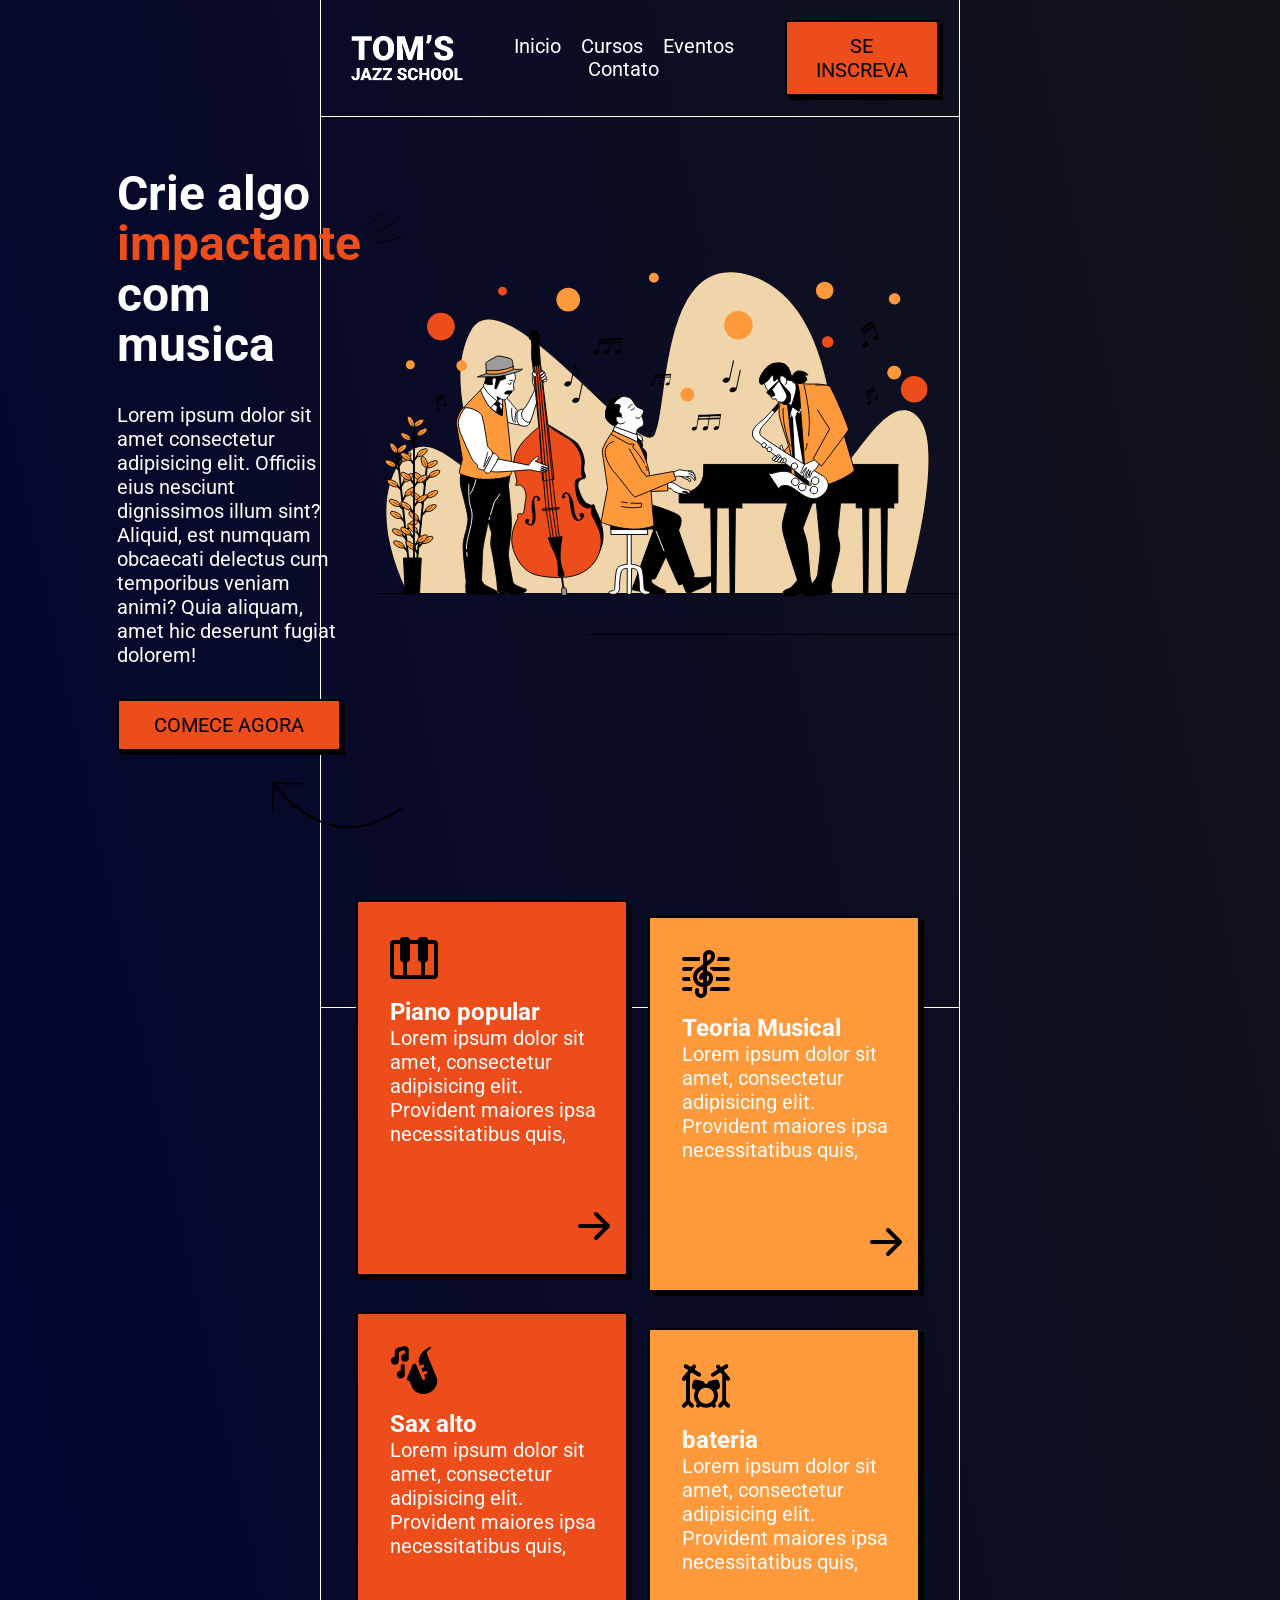
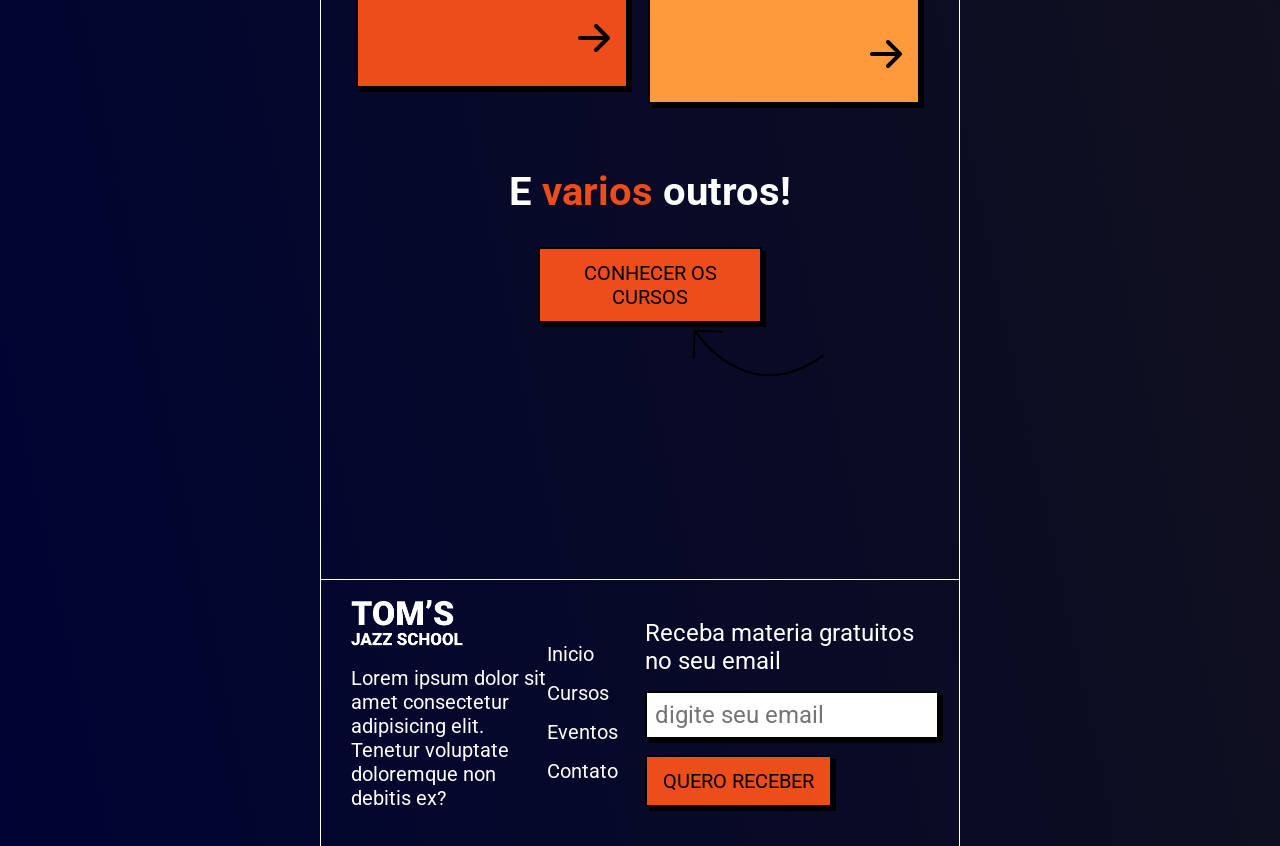
==== Ex/Buckethead/index.html @ 854888fe "update" ====
<!DOCTYPE html>
<html lang="pt-br">
<head>
    <meta charset="UTF-8">
    <meta name="viewport" content="width=device-width, initial-scale=1.0">
    <title>Tom's Jazz</title>

    <link rel="preconnect" href="https://fonts.googleapis.com">
    <link rel="preconnect" href="https://fonts.gstatic.com" crossorigin>
    <link href="https://fonts.googleapis.com/css2?family=Roboto:ital,wght@0,100;0,300;0,400;0,500;0,700;0,900;1,100;1,300;1,400;1,500;1,700;1,900&display=swap" rel="stylesheet">
    <link rel="stylesheet" href="./Styles/Styles.css">
</head>
<body>
    <header>
        <div class="container">
            <img src="Img/logoWhite.svg" alt="Logo Tom's Jazz school" class="logo">
            <nav>
                <a href="#">Inicio</a>
                <a href="#">Cursos</a>
                <a href="#">Eventos</a>
                <a href="#">Contato</a>
            </nav>
            <a href="#" class="button mt-1 mx-auto mb-1">Se Inscreva</a>
        </div>
    </header>
    <main>
        <section class="hero-section">
                <div class="container row-reverse">
                <div class="container row-reverse">
                    <img src="./Img/hero-img.svg" alt="Banda de jazz tocando SVG">
                    <div class="container">
                        <div>
                            <h1 class="mt-2">Crie algo <span class="text-primary decoration">impactante</span> com musica</h1>
                            <p class="mt-2 mb-2">
                                Lorem ipsum dolor sit amet consectetur adipisicing elit. Officiis eius nesciunt dignissimos illum sint? Aliquid, est numquam obcaecati delectus cum temporibus veniam animi? Quia aliquam, amet hic deserunt fugiat dolorem!
                            </p>
                            <a href="#" class="button">Comece agora</a>
                        </div>
                    </div>
                </div>
            </section>
        </div>
        <section class="hero-section">
            <div class="cards">
                <article class="card">
                    <img src="Img/piano.png" alt="Icone de tecla de piano">
                    <strong>Piano popular</strong>
                    <p>Lorem ipsum dolor sit amet, consectetur adipisicing elit. Provident maiores ipsa necessitatibus quis,</p>
                    <a href="#"> <img src="./Img/arrow-right.svg" alt="Seta para direita SVG ir para página do curso"></a>
                </article>
                <article class="card">
                    <img src="Img/clef.png" alt="Icone clave de sol">
                    <strong>Teoria Musical</strong>
                    <p>Lorem ipsum dolor sit amet, consectetur adipisicing elit. Provident maiores ipsa necessitatibus quis,</p>
                    <a href="#"> <img src="./Img/arrow-right.svg" alt="Seta para direita SVG ir para página do curso"></a>
                </article>
                <article class="card">
                    <img src="Img/sax.png" alt="Icone de saxofone">
                    <strong>Sax alto</strong>
                    <p>Lorem ipsum dolor sit amet, consectetur adipisicing elit. Provident maiores ipsa necessitatibus quis,</p>
                    <a href="#"> <img src="./Img/arrow-right.svg" alt="Seta para direita SVG ir para página do curso"></a>
                </article>
                <article class="card">
                    <img src="Img/drums.png" alt="Icone bateria">
                    <strong>bateria</strong>
                    <p>Lorem ipsum dolor sit amet, consectetur adipisicing elit. Provident maiores ipsa necessitatibus quis,</p>
                    <a href="#"> <img src="./Img/arrow-right.svg" alt="Seta para direita SVG ir para página do curso"></a>
                </article>
            </div>

            <h2 class="text-center">E <span class="text-primary">varios</span> outros!</h2>
            <a href="#" class="button mt-2 mx-auto">Conhecer os cursos</a>
        </section>
    </main>
    <footer>
        <div class="container">
            <div class="about-colum">
                <img src="./Img/logoWhite.svg" alt="Logo toms jazz school" class="mb-1 mt-1 logo">
                <p class="mb-1">Lorem ipsum dolor sit amet consectetur adipisicing elit. Tenetur voluptate doloremque non debitis ex?</p>
            </div>
            <nav>
                <a href="#">Inicio</a>
                <a href="#">Cursos</a>
                <a href="#">Eventos</a>
                <a href="#">Contato</a>
            </nav>
            <form class="newsletterform">
                <label for="email" class="mb-1">Receba materia gratuitos no seu email</label>
                <input type="text" name="email" id="email" placeholder="digite seu email" class="mb-1">
                <a href="#" class="button mx-auto">Quero receber</a>
            </form>
        </div>
    </footer>
</body>
</html>
---- Ex/Buckethead/Styles/Styles.css ----
* {
    margin: 0;
    padding: 0;
    box-sizing: border-box;
    font-family: 'roboto', sans-serif;
    color: white;
    size: 100vh;
}
    .logo {
    width: 7rem;
}
:root {
    --color-primary: #ED4D1B;
    --color-secundary: #ff9a3c;
    --color-black: #000000;
    --color-white: #ffffff;
    --color-texto-rodape: #000000;
}
body { 
    background: linear-gradient(78deg, #000333 0%, #131318 100%);
    padding: 0 1.2rem;
}
header,
.hero-section,
.courses-section,
footer {
    border: solid #Fff;
    border-width: 0px 1px 1px;
    padding: 1.25rem;
}
header img {
    display: block;
    margin: 1rem auto;
}
header nav {
    display: grid;
    grid-template-columns: 1fr 1fr;
    margin: 1rem auto 0;
}
nav a {
    color: var(--color-white);
    font-size: 1.24rem;
    padding: 0.5rem;
    text-decoration: none;
}
header nav a:nth-child(2n - 1) {
    text-align: right;
}
.hero-section {
    padding-right: 0;
    padding-bottom: 16rem;
}
.hero-section img {
    display: block;
    padding-bottom: 1rem;
    max-width: 100%;
}
h1 {
    font-size: 3rem;
    line-height: 105%;
}
h2 {
    font-size:  2.5rem;
}
.hero-section p {
    font-size: 1.25rem;
    padding-right: 1.25rem;
}
.courses-section {
    padding-bottom: 8rem;
}
.cards {
    display:flex;
    flex-direction: column;
    align-items: start;
    gap: 1.25rem;
    margin-top: -8rem;
    margin-bottom: 4rem;

    margin-right: 1.5rem;
}
.card {
    background-color: var(--color-primary);
    border: 2px solid black;
    box-shadow: 4px 4px 0 black;
    max-width: 17rem;
    padding: 2rem 0 0 2rem;
}
.card:nth-child(2n) {
    align-self: end;
    background-color: var(--color-secundary);
}
.card strong {
    display: block;
    font-size: 1.5rem;
    margin:  1ren 0;
}
.card a {
    display: block;
    margin: 3rem 0 0 auto;
    width: fit-content;
}



/* detalhes letras e setas----------------------------- */
.hero-section .button {
    position: relative;
}
.hero-section .button::after {
    content: '';
    background: url("../Img/arrow-curve.svg");
    position: absolute;
    top: 5rem;
    right: -4rem;
    height: 48px;
    width: 132px;
}
.decoration {
    display: block;
    position: relative;
}
.decoration::after {
    content: '';
    background: url(../Img/three-dashes.svg);
    position: absolute;
    top: -0.75rem;
    height: 36px;
    width: 40px;
}
/* classes gerais ---------------------------------------------------------------- */
.button {
    background-color: var(--color-primary);
    border: 2px solid var(--color-black);
    box-shadow:  4px 4px 0 var(--color-black);
    color: var(--color-black);
    display: block;
    font-size: 1.25rem;
    padding: .75rem 1rem;
    max-width: 14rem;
    text-align: center;
    text-decoration: none;
    text-transform: uppercase;
}
.mt.1 {
    margin-top: 1rem;
}
.mt-2 {
    margin-top: 2rem;
}
.mb-1 { 
    margin-bottom: 1rem;
}
.mb-2 {
    margin-bottom: 2rem;
}
.mx-auto { 
    margin-left: auto;
    margin-right: auto;
}
.text-primary {
    color: var(--color-primary)
}
.text-center {
    text-align: center;
}
/* -------------------------------------------------------------------------- */
footer {
    border-bottom: 0;
    padding: 1rem 1.23 4rem;
    color: black
}
footer nav a {
    display: block;
    padding-left: 0;
}
.newsletterform label {
    display: block;
    font-size: 1.5rem;
}
.newsletterform input {
    border: 2px solid var(--color-black);
    box-shadow: 4px 4px 0px var(--color-texto-rodape);
    font-size: 1.5rem;
    padding: .5rem;
    width: 100%;
}

/* responsividade ------------------------------------------ */
@media screen and (min-width: 40rem) {
    header nav {
        display: block;
        text-align: center;
    }
    /* header .button {
        display: none;
    } */
    .cards {
        flex-direction: row;
        flex-wrap: wrap;
        justify-content: center;
    }
    .card:nth-child(2n) {
        margin-top: 1rem;
    }
}
@media screen and (min-width: 48rem) {
    header div {
        display: flex;
        align-items: center;
        justify-content: space-between;
    }
    header,
    header img,
    header nav,
    header .button{
        margin: 0 auto;
    }
}
@media screen and (min-width: 72em) {
    body {
        padding: 0 20rem;
    }
    header {
        margin: 0 auto;

    }
    .container {
      display: flex;  
      align-items: center;
      margin: 0 auto;
      max-width: 79rem;
      padding-left: 10px;
    }
    .container .row-reverse {
        flex-direction: row-reverse;
    }
    .alinhamento {
        max-width: 70rem;
    }
    .about-colum {
        flex: 2;
    }
    .about-colum p {
        font-size: 1.25rem;
        max-width: 16rem;
    }
    footer{
        margin: 0 auto;
    }
    footer nav {
        flex: 1;

    }
    footer form input {
        max-width: 410px;
    }
    footer form .button {
        margin: 0;
        width: fit-content;
        justify-content: left;
    }
    .newsletterform {
        flex: 3;
    }
}
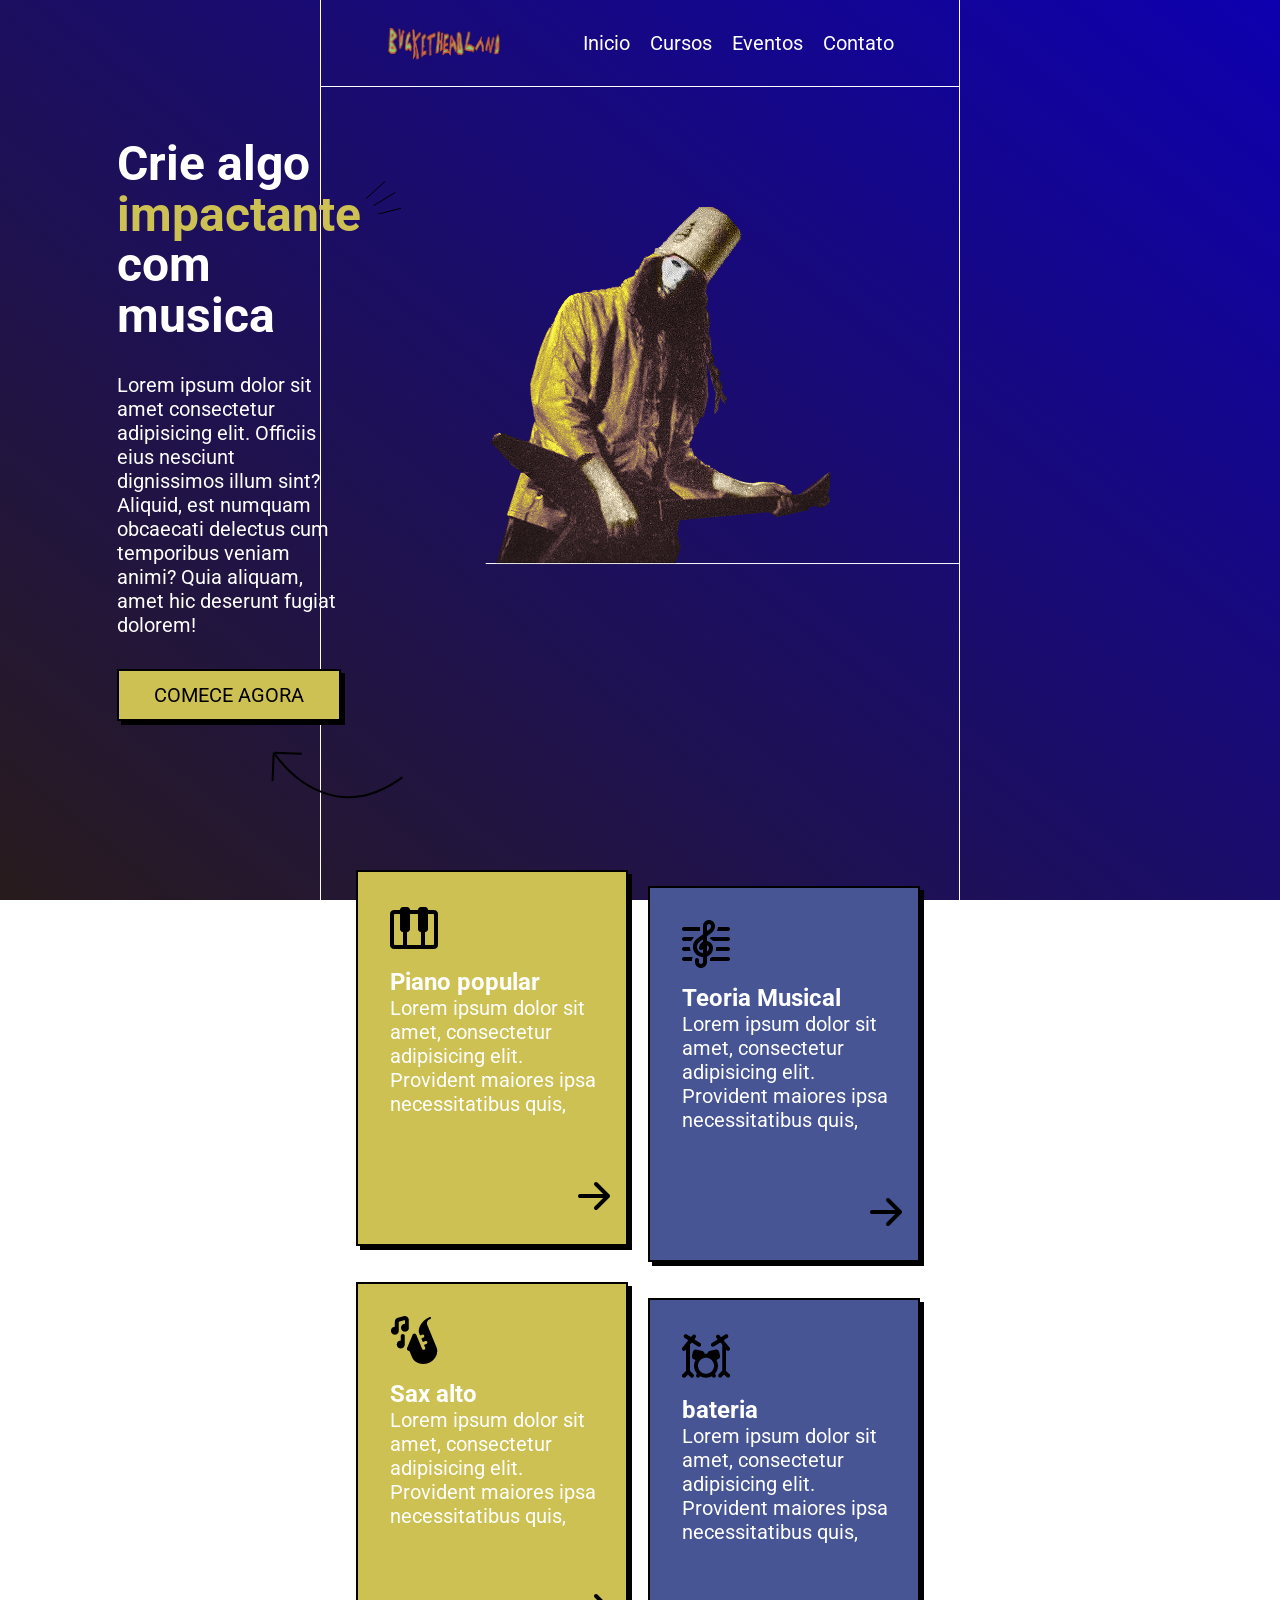
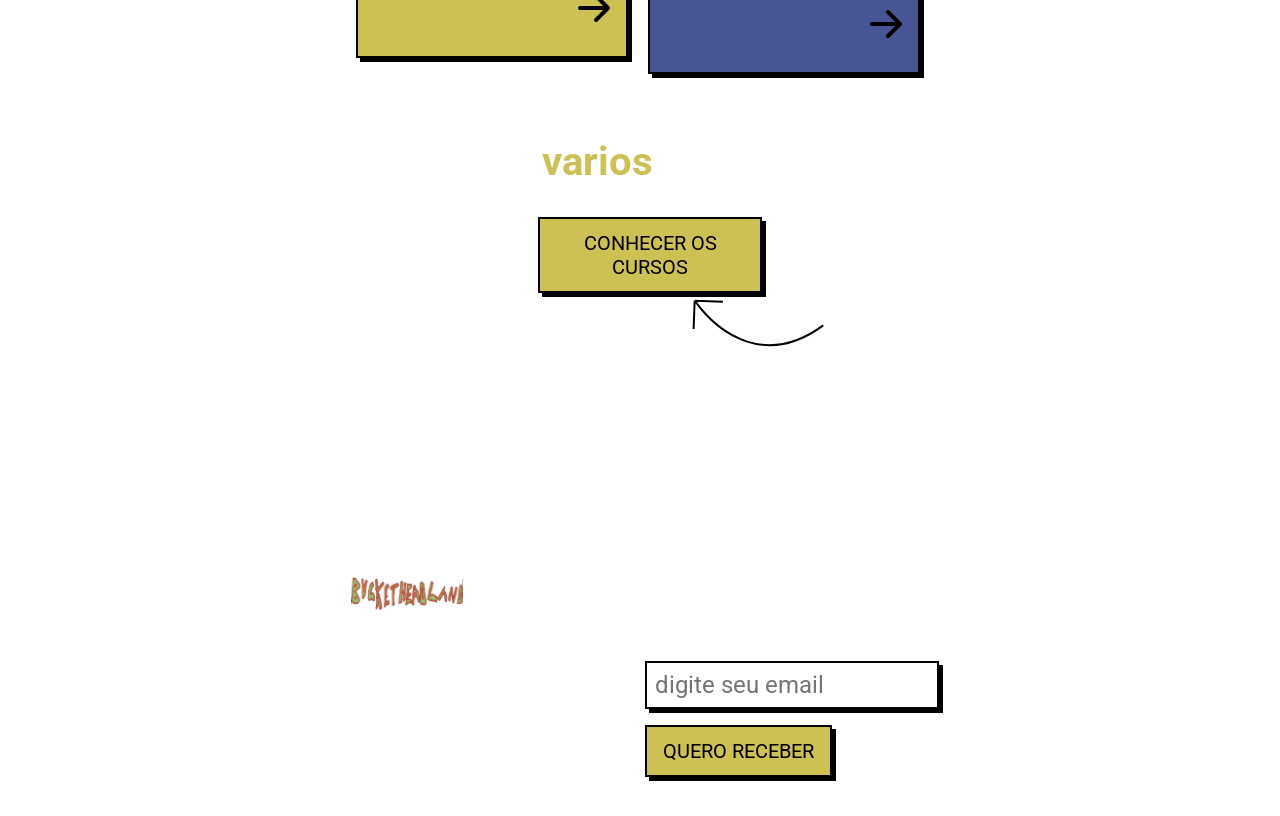
==== commit 033d91ec: "Atualização" ====
--- a/Ex/Buckethead/index.html
+++ b/Ex/Buckethead/index.html
@@ -27,7 +27,7 @@
         <section class="hero-section">
                 <div class="container row-reverse">
                 <div class="container row-reverse">
-                    <img src="./Img/hero-img.svg" alt="Banda de jazz tocando SVG">
+                    <img src="./Img/hero-img.svg" alt="Buckethead" class="Bucketheadprincipal">
                     <div class="container">
                         <div>
                             <h1 class="mt-2">Crie algo <span class="text-primary decoration">impactante</span> com musica</h1>
--- a/Ex/Buckethead/Styles/Styles.css
+++ b/Ex/Buckethead/Styles/Styles.css
@@ -6,18 +6,27 @@
     color: white;
     size: 100vh;
 }
+    .hidden {
+        display: none;
+    }
     .logo {
     width: 7rem;
 }
+    .Bucketheadprincipal {
+    width: 50rem;    
+}
 :root {
-    --color-primary: #ED4D1B;
-    --color-secundary: #ff9a3c;
+    --color-primary: #cec153;
+    --color-secundary: #475594;
     --color-black: #000000;
     --color-white: #ffffff;
     --color-texto-rodape: #000000;
 }
 body { 
-    background: linear-gradient(78deg, #000333 0%, #131318 100%);
+    background: rgb(40,27,28);
+    background: linear-gradient(39deg, rgba(40,27,28,1) 0%, rgba(14,0,175,1) 100%);
+    background-size: 100vw;
+    background-attachment: fixed;
     padding: 0 1.2rem;
 }
 header,
@@ -76,7 +85,6 @@
     gap: 1.25rem;
     margin-top: -8rem;
     margin-bottom: 4rem;
-
     margin-right: 1.5rem;
 }
 .card {
@@ -192,9 +200,9 @@
         display: block;
         text-align: center;
     }
-    /* header .button {
+    header .button {
         display: none;
-    } */
+    }
     .cards {
         flex-direction: row;
         flex-wrap: wrap;
